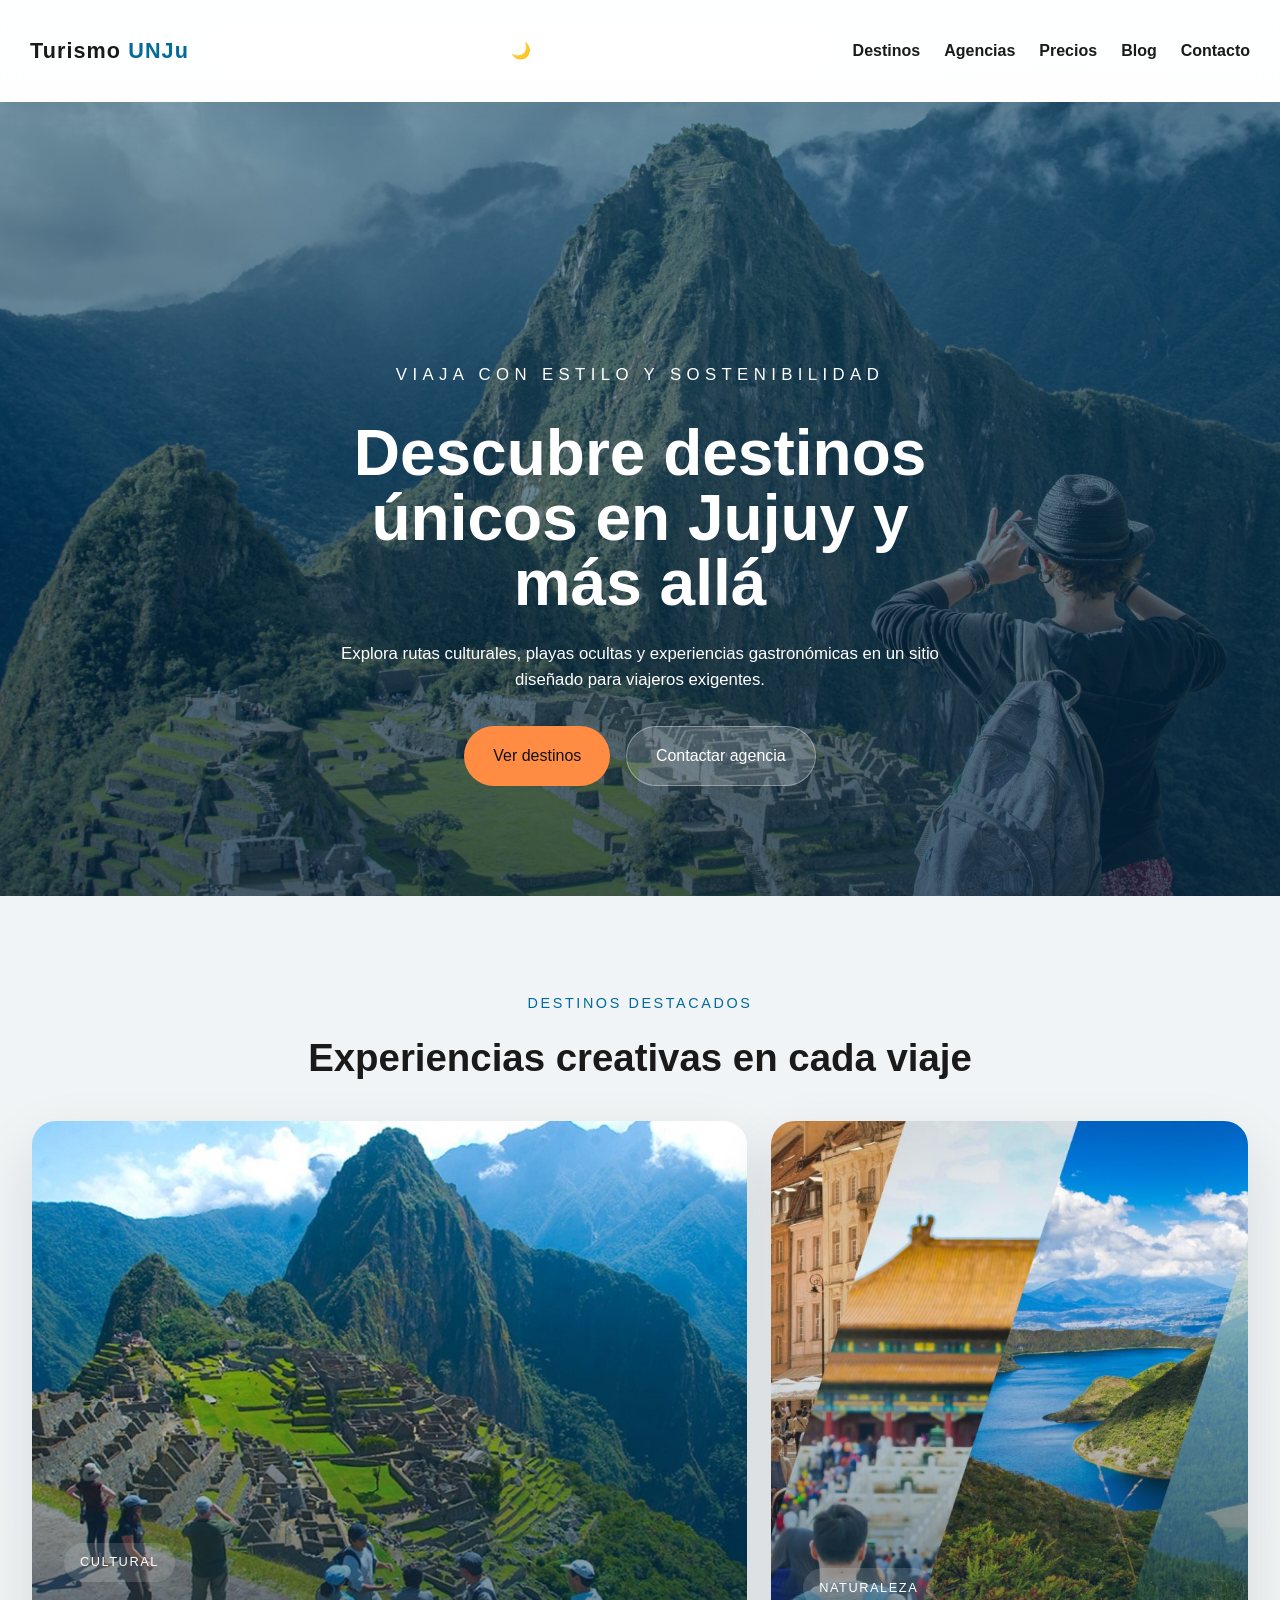
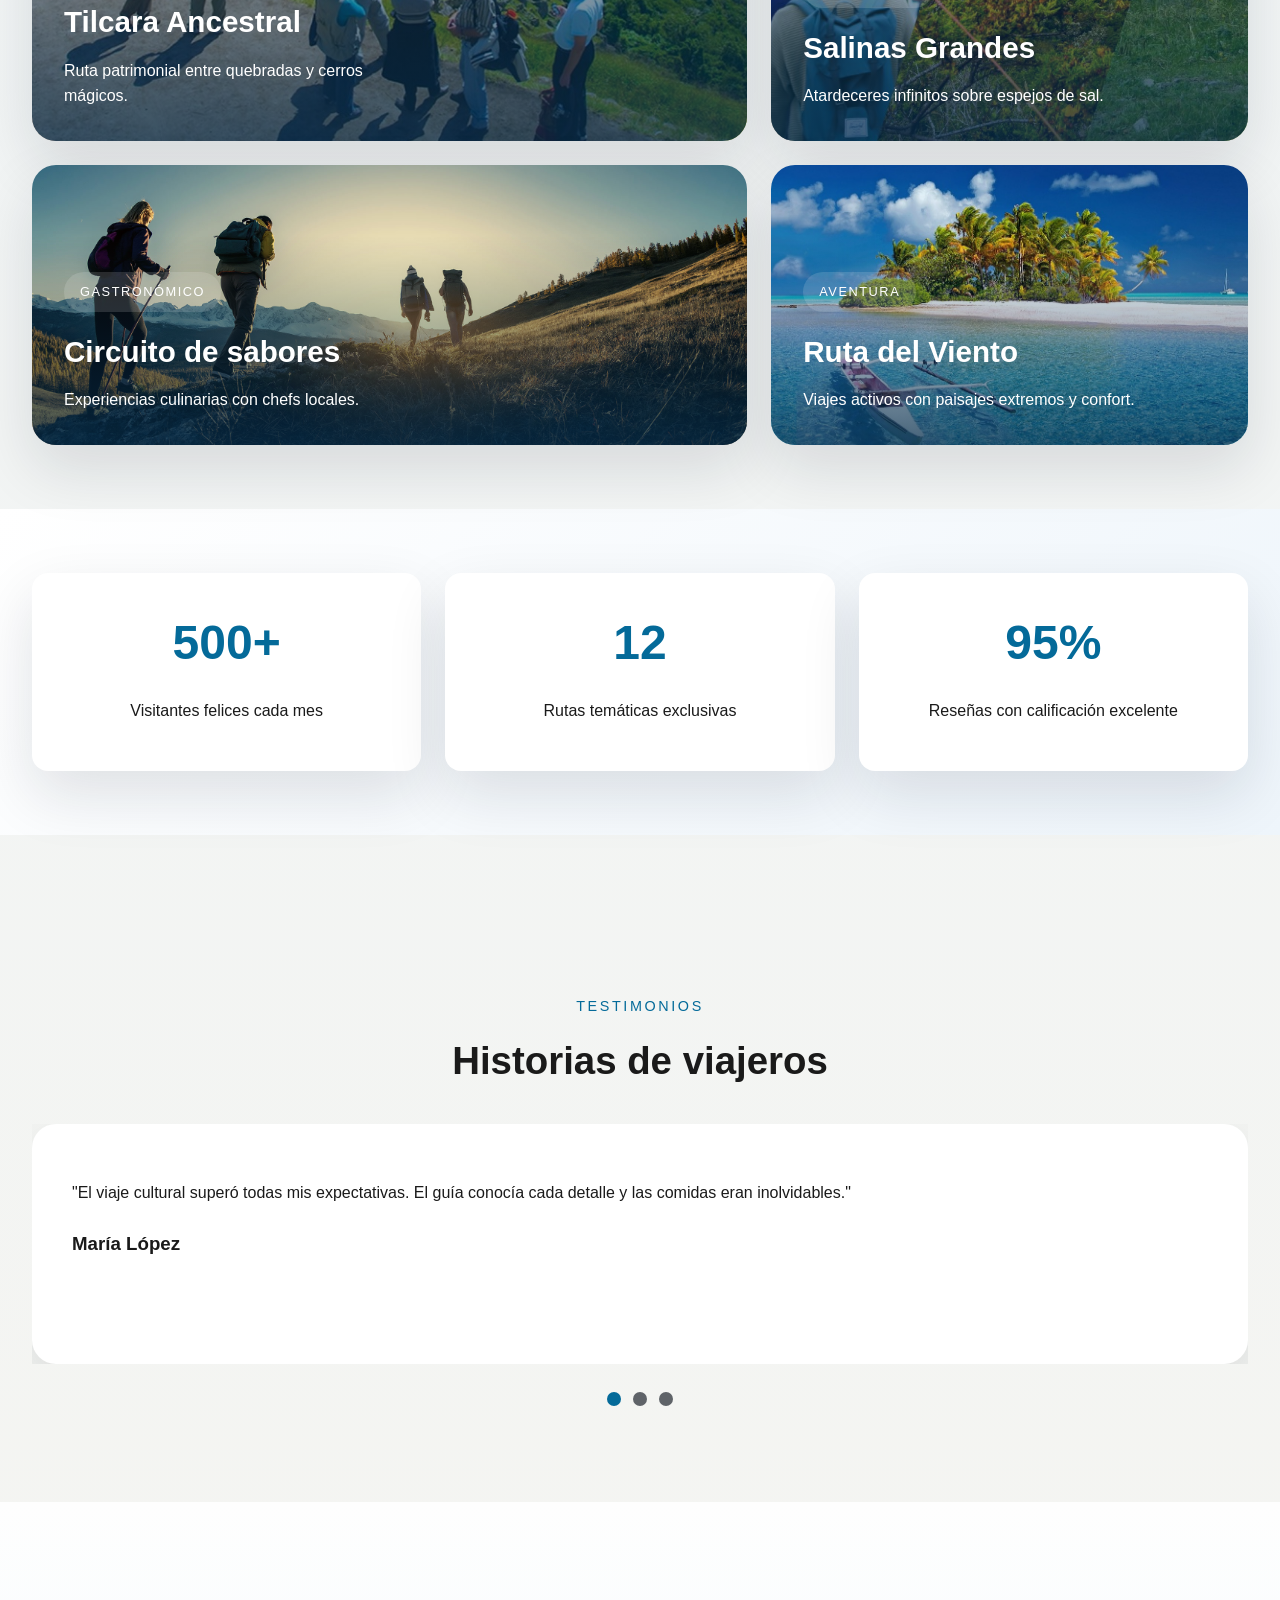
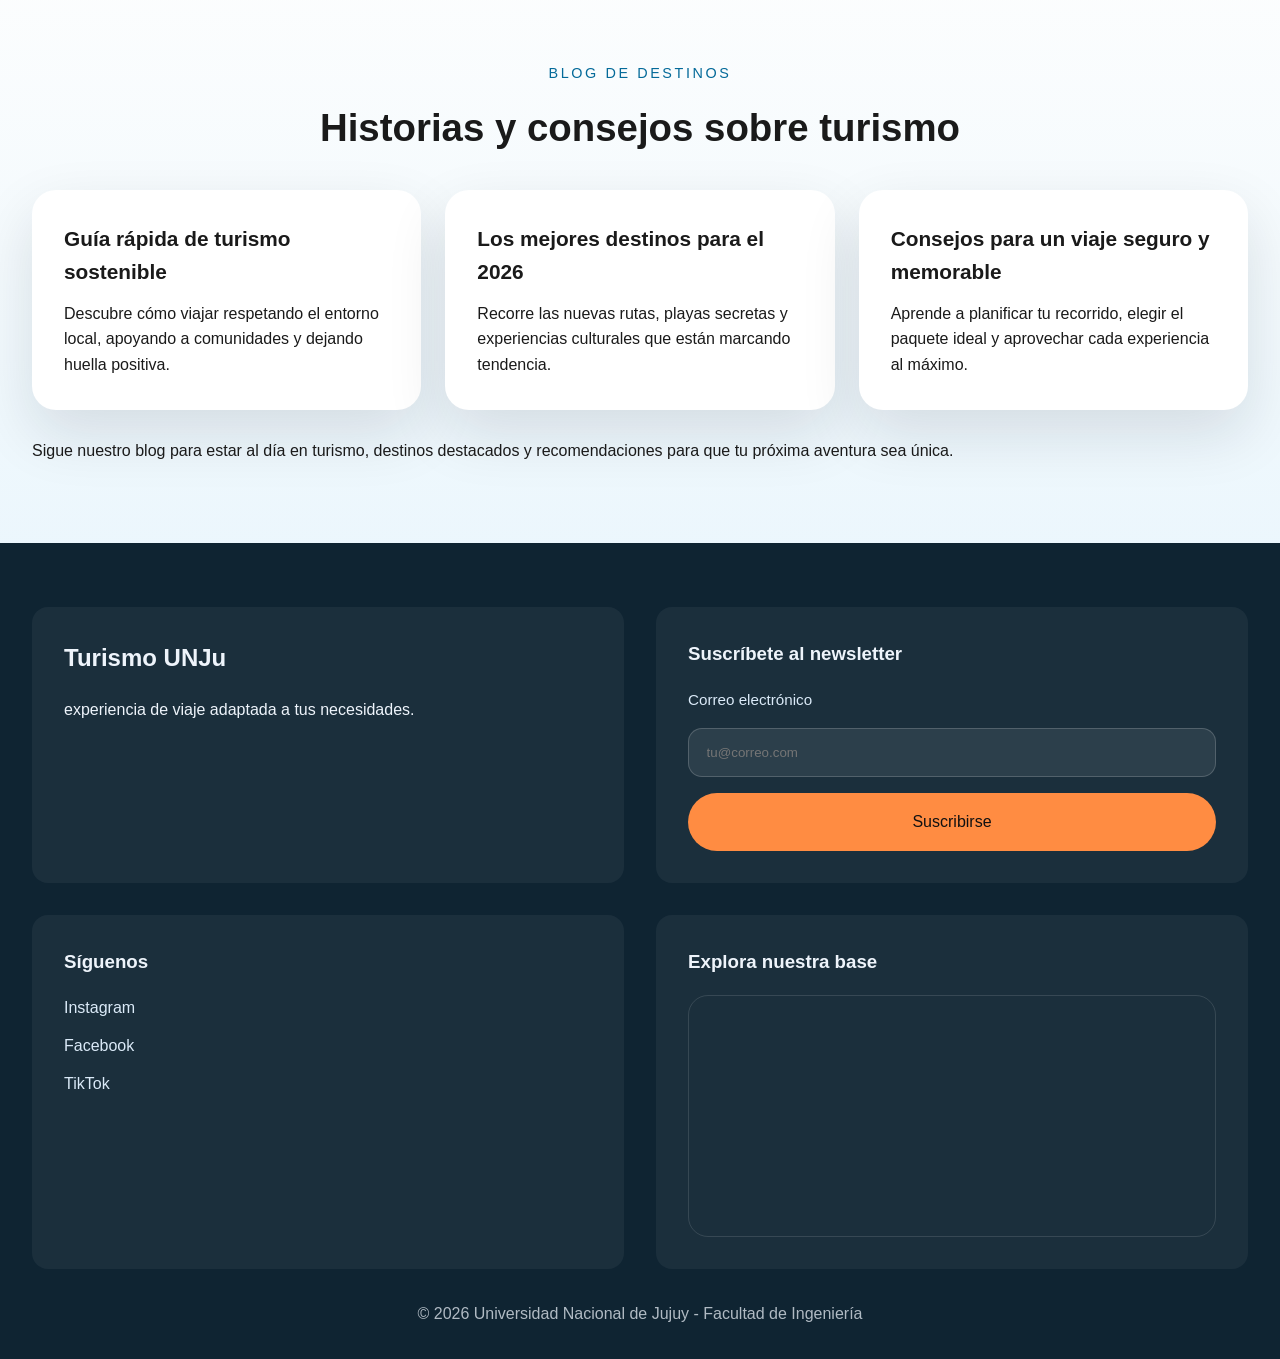
==== index.html @ 81540ba8 "pagina web" ====
<!DOCTYPE html>
<html lang="es">
<head>
  <meta charset="UTF-8">
  <meta name="viewport" content="width=device-width, initial-scale=1.0">
  <title>Turismo UNJu | Home</title>
  <link rel="stylesheet" href="Css/styles.css">
</head>
<body>
  <div class="site-shell">
    <header class="site-header">
      <div class="brand">
        <a href="index.html">Turismo <span>UNJu</span></a>
      </div>
      <button class="theme-toggle" type="button" aria-label="Cambiar tema">🌙</button>
      <nav class="main-nav" aria-label="Navegación principal">
        <ul class="nav-list">
          <li><a href="Pages/destinos.html">Destinos</a></li>
          <li><a href="Pages/agencias.html">Agencias</a></li>
          <li><a href="Pages/precios.html">Precios</a></li>
          <li><a href="Pages/blog.html">Blog</a></li>
          <li><a href="Pages/contacto.html">Contacto</a></li>
        </ul>
        <div class="mega-menu" aria-label="Mega menú de turismo">
          <article>
            <h2>Experiencias</h2>
            <ul>
              <li><a href="Pages/destinos.html#cultural">Cultural</a></li>
              <li><a href="Pages/destinos.html#naturaleza">Naturaleza</a></li>
              <li><a href="Pages/destinos.html#playa">Sol y Playa</a></li>
              <li><a href="Pages/destinos.html#gastronomia">Gastronómico</a></li>
              <li><a href="Pages/destinos.html#religioso">Religioso</a></li>
            </ul>
          </article>
          <article>
            <h2>Agencias</h2>
            <ul>
              <li><a href="Pages/agencias.html">Tours exclusivos</a></li>
              <li><a href="Pages/agencias.html">Planes familiares</a></li>
              <li><a href="Pages/agencias.html">Reservas y eventos</a></li>
            </ul>
          </article>
          <article>
            <h2>Ofertas</h2>
            <ul>
              <li><a href="Pages/precios.html">Paquetes 2026</a></li>
              <li><a href="Pages/precios.html">Destinos premium</a></li>
              <li><a href="Pages/precios.html">Descuentos especiales</a></li>
            </ul>
          </article>
        </div>
      </nav>
    </header>

    <main>
      <section class="hero" aria-label="Sección principal">
        <div class="hero-media">
          <video autoplay muted loop playsinline preload="auto" poster="Img/1.jpg">
            <source src="video/Above%20the%20clouds%20sunrise%20timelapse%20HD%20%20%20Amanecer%20por%20encima%20de%20las%20nubes%20HD%20-%20Naturaleza%20Viva%20(1080p,%20h264).mp4" type="video/mp4">
            Tu navegador no admite video.
          </video>
        </div>
        <div class="hero-overlay"></div>
        <div class="hero-content">
          <p class="eyebrow">Viaja con estilo y sostenibilidad</p>
          <h1>Descubre destinos únicos en Jujuy y más allá</h1>
          <p>Explora rutas culturales, playas ocultas y experiencias gastronómicas en un sitio diseñado para viajeros exigentes.</p>
          <div class="hero-actions">
            <a class="btn btn-primary" href="Pages/destinos.html">Ver destinos</a>
            <a class="btn btn-secondary" href="Pages/contacto.html">Contactar agencia</a>
          </div>
        </div>
      </section>

      <section class="featured-grid" aria-labelledby="destinos-destacados-title">
        <div class="section-header">
          <span>Destinos destacados</span>
          <h2 id="destinos-destacados-title">Experiencias creativas en cada viaje</h2>
        </div>
        <div class="card-grid">
          <article class="card card-large" style="background-image:url('Img/2.jpg');">
            <div class="card-body">
              <span class="card-tag">Cultural</span>
              <h3>Tilcara Ancestral</h3>
              <p>Ruta patrimonial entre quebradas y cerros mágicos.</p>
            </div>
          </article>
          <article class="card" style="background-image:url('Img/3.jpg');">
            <div class="card-body">
              <span class="card-tag">Naturaleza</span>
              <h3>Salinas Grandes</h3>
              <p>Atardeceres infinitos sobre espejos de sal.</p>
            </div>
          </article>
          <article class="card" style="background-image:url('Img/4.jpg');">
            <div class="card-body">
              <span class="card-tag">Gastronómico</span>
              <h3>Circuito de sabores</h3>
              <p>Experiencias culinarias con chefs locales.</p>
            </div>
          </article>
          <article class="card" style="background-image:url('Img/5.jpg');">
            <div class="card-body">
              <span class="card-tag">Aventura</span>
              <h3>Ruta del Viento</h3>
              <p>Viajes activos con paisajes extremos y confort.</p>
            </div>
          </article>
        </div>
      </section>

      <section class="stats-section" aria-label="Contadores animados">
        <div class="stats-grid">
          <div class="stat-card">
            <strong class="stat-number" data-target="500" data-suffix="+">0+</strong>
            <p>Visitantes felices cada mes</p>
          </div>
          <div class="stat-card">
            <strong class="stat-number" data-target="12">0</strong>
            <p>Rutas temáticas exclusivas</p>
          </div>
          <div class="stat-card">
            <strong class="stat-number" data-target="95" data-suffix="%">0%</strong>
            <p>Reseñas con calificación excelente</p>
          </div>
        </div>
      </section>

      <section class="testimonials" aria-labelledby="testimonios-title">
        <div class="section-header">
          <span>Testimonios</span>
          <h2 id="testimonios-title">Historias de viajeros</h2>
        </div>
        <div class="carousel">
          <input type="radio" name="testimonial" id="testimonial-1" checked>
          <input type="radio" name="testimonial" id="testimonial-2">
          <input type="radio" name="testimonial" id="testimonial-3">

          <div class="carousel-panels">
            <article class="panel panel-1">
              <p>"El viaje cultural superó todas mis expectativas. El guía conocía cada detalle y las comidas eran inolvidables."</p>
              <h3>María López</h3>
            </article>
            <article class="panel panel-2">
              <p>"Un servicio impecable y paisajes que parecían salidos de una postal. Recomiendo el tour de aventura."</p>
              <h3>Lucas Martínez</h3>
            </article>
            <article class="panel panel-3">
              <p>"El carrusel de experiencias fue perfecto, desde la reserva hasta el retorno. Volveré con mi familia."</p>
              <h3>Ana Paredes</h3>
            </article>
          </div>

          <div class="carousel-controls" aria-label="Seleccionar testimonio">
            <label for="testimonial-1"></label>
            <label for="testimonial-2"></label>
            <label for="testimonial-3"></label>
          </div>
        </div>
      </section>

      <section class="blog-highlight" aria-labelledby="blog-turismo-title">
        <div class="section-header">
          <span>Blog de destinos</span>
          <h2 id="blog-turismo-title">Historias y consejos sobre turismo</h2>
        </div>
        <div class="blog-cards">
          <article class="blog-card">
            <h3>Guía rápida de turismo sostenible</h3>
            <p>Descubre cómo viajar respetando el entorno local, apoyando a comunidades y dejando huella positiva.</p>
          </article>
          <article class="blog-card">
            <h3>Los mejores destinos para el 2026</h3>
            <p>Recorre las nuevas rutas, playas secretas y experiencias culturales que están marcando tendencia.</p>
          </article>
          <article class="blog-card">
            <h3>Consejos para un viaje seguro y memorable</h3>
            <p>Aprende a planificar tu recorrido, elegir el paquete ideal y aprovechar cada experiencia al máximo.</p>
          </article>
        </div>
        <p class="blog-description">Sigue nuestro blog para estar al día en turismo, destinos destacados y recomendaciones para que tu próxima aventura sea única.</p>
      </section>
    </main>

    <footer class="site-footer">
      <div class="footer-grid">
        <div class="footer-brand">
          <h2>Turismo UNJu</h2>
          <p>experiencia de viaje adaptada a tus necesidades.</p>
        </div>
        <div class="footer-form">
          <h3>Suscríbete al newsletter</h3>
          <form id="newsletter-form" class="newsletter-form" aria-label="Formulario de suscripción">
            <label for="newsletter-email">Correo electrónico</label>
            <input id="newsletter-email" type="email" name="email" placeholder="tu@correo.com" required>
            <button type="submit" class="btn btn-primary">Suscribirse</button>
          </form>
        </div>
        <div class="footer-links">
          <h3>Síguenos</h3>
          <ul class="social-links">
            <li><a href="https://www.instagram.com/" target="_blank" aria-label="Instagram">Instagram</a></li>
            <li><a href="https://www.facebook.com/" target="_blank" aria-label="Facebook">Facebook</a></li>
            <li><a href="https://www.tiktok.com/" target="_blank" aria-label="TikTok">TikTok</a></li>
          </ul>
        </div>
        <div class="footer-map">
          <h3>Explora nuestra base</h3>
          <div class="map-frame">
            <iframe src="https://www.openstreetmap.org/export/embed.html?bbox=-65.295%2C-24.191%2C-65.285%2C-24.186&amp;layer=mapnik" loading="lazy" title="Mapa de ubicación"></iframe>
          </div>
        </div>
      </div>
      <p class="footer-note">© 2026 Universidad Nacional de Jujuy - Facultad de Ingeniería</p>
    </footer>
  </div>

  <div class="modal-backdrop" role="dialog" aria-modal="true" aria-hidden="true">
    <div class="modal">
      <button class="modal-close" type="button" aria-label="Cerrar modal">×</button>
      <div class="spinner" aria-hidden="true"></div>
      <h2>Envío en progreso</h2>
      <p>Estamos procesando tu solicitud. Gracias por confiar en nosotros.</p>
    </div>
  </div>

  <script src="scripts/main.js" defer></script>
</body>
</html>
---- Css/styles.css ----
:root {
  --bg: #f7f5ef;
  --surface: rgba(255, 255, 255, 0.92);
  --surface-strong: #ffffff;
  --text: #1a1a1a;
  --muted: #5f6368;
  --primary: #046a99;
  --primary-soft: #7dc3e3;
  --accent: #ff8c42;
  --accent-dark: #d96406;
  --shadow: 0 24px 60px rgba(15, 23, 42, 0.12);
  --radius: 24px;
  --radius-sm: 16px;
}

* {
  box-sizing: border-box;
}

html {
  scroll-behavior: smooth;
}

body {
  margin: 0;
  font-family: 'Segoe UI', 'Helvetica Neue', Arial, sans-serif;
  background: linear-gradient(180deg, #eef4f8 0%, var(--bg) 100%);
  color: var(--text);
  line-height: 1.6;
}

img,
video,
iframe {
  max-width: 100%;
  display: block;
}

button,
a {
  font: inherit;
}

a {
  color: inherit;
  text-decoration: none;
}

.site-shell {
  min-height: 100vh;
}

.site-header {
  position: sticky;
  top: 0;
  z-index: 15;
  display: grid;
  grid-template-columns: auto 1fr auto;
  align-items: center;
  gap: 20px;
  padding: 24px 30px;
  background: rgba(255, 255, 255, 0.92);
  backdrop-filter: blur(16px);
  box-shadow: 0 8px 20px rgba(0, 0, 0, 0.06);
}

.brand a {
  font-size: 1.35rem;
  letter-spacing: 0.05em;
  font-weight: 700;
}

.brand span {
  color: var(--primary);
}

.theme-toggle {
  border: none;
  background: var(--surface);
  color: var(--text);
  padding: 0.9rem 1rem;
  border-radius: 999px;
  cursor: pointer;
  transition: transform 0.3s ease, background 0.3s ease;
}

.theme-toggle:hover,
.theme-toggle:focus-visible {
  transform: translateY(-2px);
  outline: none;
  box-shadow: 0 0 0 4px rgba(4, 106, 153, 0.15);
}

.main-nav {
  display: flex;
  justify-content: center;
  position: relative;
}

.nav-list {
  display: flex;
  gap: 1.5rem;
  flex-wrap: wrap;
  list-style: none;
  padding: 0;
  margin: 0;
}

.nav-list a {
  color: var(--text);
  font-weight: 600;
  transition: color 0.25s ease;
}

.nav-list a:hover,
.nav-list a:focus-visible {
  color: var(--primary);
}

.mega-menu {
  position: absolute;
  left: 0;
  right: 0;
  top: 100%;
  transform: translateY(12px);
  padding: 24px;
  background: rgba(255, 255, 255, 0.98);
  border-radius: 24px;
  box-shadow: var(--shadow);
  display: grid;
  grid-template-columns: repeat(3, minmax(0, 1fr));
  gap: 2rem;
  opacity: 0;
  pointer-events: none;
  transition: opacity 0.25s ease, transform 0.25s ease;
}

.main-nav:hover .mega-menu,
.main-nav:focus-within .mega-menu {
  opacity: 1;
  pointer-events: auto;
  transform: translateY(0);
}

.mega-menu h2 {
  margin-top: 0;
  font-size: 1rem;
  text-transform: uppercase;
  letter-spacing: 0.08em;
  color: var(--primary);
}

.mega-menu ul {
  list-style: none;
  margin: 0;
  padding: 0;
}

.mega-menu li + li {
  margin-top: 0.75rem;
}

.mega-menu a {
  color: var(--muted);
  display: inline-block;
}

.hero {
  position: relative;
  min-height: calc(100vh - 106px);
  display: grid;
  place-items: center;
  overflow: hidden;
}

.hero-media video {
  position: absolute;
  inset: 0;
  width: 100%;
  height: 100%;
  object-fit: cover;
  filter: saturate(0.95) brightness(0.78);
}

.hero-overlay {
  position: absolute;
  inset: 0;
  background: linear-gradient(180deg, rgba(4, 106, 153, 0.32), rgba(5, 45, 76, 0.65));
  animation: pulseOverlay 12s ease-in-out infinite;
}

.hero-content {
  position: relative;
  max-width: 45rem;
  padding: 3rem;
  color: #fff;
  text-align: center;
  z-index: 1;
  opacity: 0;
  animation: fadeInUp 1.2s ease-out forwards;
}

.eyebrow {
  text-transform: uppercase;
  letter-spacing: 0.32em;
  font-size: 0.85rem;
  margin-bottom: 1rem;
  opacity: 0.92;
}

.hero h1 {
  font-size: clamp(2.8rem, 5vw, 4.8rem);
  margin: 0;
  line-height: 1.02;
  animation: floatText 5s ease-in-out infinite alternate;
}

.hero p {
  font-size: 1.05rem;
  max-width: 38rem;
  margin: 1.5rem auto 2rem;
  opacity: 0;
  animation: fadeInUp 1.4s ease-out forwards;
  animation-delay: 0.3s;
}

.hero-actions {
  display: inline-flex;
  flex-wrap: wrap;
  gap: 1rem;
  justify-content: center;
  opacity: 0;
  animation: fadeInUp 1.6s ease-out forwards;
  animation-delay: 0.5s;
}

.btn {
  display: inline-flex;
  align-items: center;
  justify-content: center;
  border: none;
  cursor: pointer;
  padding: 1rem 1.8rem;
  border-radius: 999px;
  transition: transform 0.3s ease, box-shadow 0.25s ease, background 0.25s ease;
}

.btn-primary {
  background: var(--accent);
  color: #111;
}

.btn-secondary {
  background: rgba(255, 255, 255, 0.18);
  color: #fff;
  border: 1px solid rgba(255, 255, 255, 0.35);
}

.btn:hover,
.btn:focus-visible {
  transform: translateY(-2px);
}

.section-header {
  margin: 6rem auto 2rem;
  max-width: 76rem;
  text-align: center;
}

.section-header span {
  display: block;
  font-size: 0.9rem;
  text-transform: uppercase;
  letter-spacing: 0.18em;
  color: var(--primary);
  margin-bottom: 0.75rem;
}

.section-header h2 {
  font-size: clamp(2rem, 3vw, 3rem);
  margin: 0;
}

.featured-grid {
  padding: 0 2rem 4rem;
}

.feature-note {
  background: rgba(255, 255, 255, 0.88);
  color: #0f2432;
  border-radius: 24px;
  padding: 1.75rem;
  border: 1px solid rgba(4, 106, 153, 0.16);
  max-width: 42rem;
  margin: 0 auto 2rem;
  box-shadow: 0 24px 50px rgba(4, 106, 153, 0.08);
}

.feature-note p {
  margin: 0;
  line-height: 1.85;
}

.card-grid {
  display: grid;
  grid-template-columns: 1.5fr 1fr;
  gap: 1.5rem;
  align-items: stretch;
}

.card {
  position: relative;
  min-height: 280px;
  border-radius: var(--radius);
  overflow: hidden;
  display: flex;
  align-items: flex-end;
  box-shadow: var(--shadow);
  background-size: cover;
  background-position: center;
  transition: transform 0.35s ease, filter 0.35s ease;
}

.card::before {
  content: "";
  position: absolute;
  inset: 0;
  background: linear-gradient(180deg, transparent 25%, rgba(5, 45, 76, 0.75));
}

.card:hover,
.card:focus-within {
  transform: translateY(-6px);
}

.card-body {
  position: relative;
  padding: 2rem;
  color: #fff;
  z-index: 1;
}

.card-large {
  min-height: 620px;
}

.card-tag {
  display: inline-flex;
  padding: 0.6rem 1rem;
  border-radius: 999px;
  background: rgba(255, 255, 255, 0.14);
  color: #fff;
  text-transform: uppercase;
  font-size: 0.8rem;
  letter-spacing: 0.12em;
  margin-bottom: 1rem;
}

.card h3 {
  margin: 0 0 0.75rem;
  font-size: 1.85rem;
}

.card p {
  margin: 0;
  max-width: 21rem;
}

.stats-section {
  padding: 4rem 2rem;
  background: linear-gradient(135deg, #ffffff 0%, #eef5fb 100%);
}

.stats-grid {
  display: grid;
  grid-template-columns: repeat(3, minmax(0, 1fr));
  gap: 1.5rem;
  max-width: 76rem;
  margin: 0 auto;
}

.stat-card {
  background: var(--surface-strong);
  border-radius: var(--radius-sm);
  padding: 2rem;
  box-shadow: var(--shadow);
  text-align: center;
}

.stat-number {
  display: block;
  font-size: 3rem;
  color: var(--primary);
  margin-bottom: 0.75rem;
  animation: glowCount 2.5s ease infinite alternate;
}

.testimonials {
  padding: 4rem 2rem 6rem;
}

.blog-highlight {
  padding: 4rem 2rem;
  background: linear-gradient(180deg, rgba(255, 255, 255, 0.92), rgba(234, 247, 255, 0.85));
}

.blog-cards {
  display: grid;
  grid-template-columns: repeat(3, minmax(220px, 1fr));
  gap: 1.5rem;
  margin-top: 2rem;
}

.blog-card {
  background: var(--surface-strong);
  border: 1px solid var(--border);
  border-radius: var(--radius);
  padding: 2rem;
  box-shadow: var(--shadow);
  transition: transform 0.3s ease, border-color 0.3s ease;
}

.blog-card:hover {
  transform: translateY(-6px);
  border-color: rgba(56, 189, 248, 0.24);
}

.blog-card h3 {
  margin: 0 0 0.75rem;
  font-size: 1.3rem;
}

.blog-card p {
  margin: 0;
  color: var(--text-muted);
}

.blog-description {
  margin-top: 1.75rem;
  max-width: 58rem;
  color: var(--text-muted);
}

.carousel {
  position: relative;
  max-width: 76rem;
  margin: 0 auto;
}

.carousel input {
  display: none;
}

.carousel-panels {
  position: relative;
  overflow: hidden;
  min-height: 240px;
}

.panel {
  position: absolute;
  inset: 0;
  opacity: 0;
  transform: translateX(30px);
  transition: opacity 0.6s ease, transform 0.6s ease;
  padding: 2.5rem;
  background: var(--surface-strong);
  border-radius: var(--radius);
  box-shadow: var(--shadow);
}

.panel h3 {
  margin: 1.5rem 0 0;
}

.carousel-controls {
  display: flex;
  justify-content: center;
  gap: 0.75rem;
  margin-top: 1.75rem;
}

.carousel-controls label {
  width: 14px;
  height: 14px;
  border-radius: 50%;
  background: var(--muted);
  cursor: pointer;
  transition: transform 0.25s ease, background 0.25s ease;
}

.carousel-controls label:hover,
.carousel-controls label:focus-visible {
  transform: scale(1.15);
}

#testimonial-1:checked ~ .carousel-panels .panel-1,
#testimonial-2:checked ~ .carousel-panels .panel-2,
#testimonial-3:checked ~ .carousel-panels .panel-3 {
  opacity: 1;
  transform: translateX(0);
}

#testimonial-1:checked ~ .carousel-controls label[for="testimonial-1"],
#testimonial-2:checked ~ .carousel-controls label[for="testimonial-2"],
#testimonial-3:checked ~ .carousel-controls label[for="testimonial-3"] {
  background: var(--primary);
}

.site-footer {
  padding: 4rem 2rem 2rem;
  background: #0f2432;
  color: #eef4fb;
}

.footer-grid {
  display: grid;
  grid-template-columns: repeat(2, minmax(0, 1fr));
  gap: 2rem;
  max-width: 90rem;
  margin: 0 auto;
}

.footer-brand,
.footer-form,
.footer-links,
.footer-map {
  background: rgba(255, 255, 255, 0.05);
  padding: 2rem;
  border-radius: var(--radius-sm);
}

.footer-brand h2,
.footer-form h3,
.footer-links h3,
.footer-map h3 {
  margin-top: 0;
}

.newsletter-form {
  display: grid;
  gap: 1rem;
}

.newsletter-form input {
  width: 100%;
  padding: 1rem 1.1rem;
  border: 1px solid rgba(255, 255, 255, 0.18);
  border-radius: 14px;
  background: rgba(255, 255, 255, 0.08);
  color: #fff;
}

.newsletter-form input:focus-visible {
  outline: 2px solid rgba(255, 255, 255, 0.5);
}

.newsletter-form label {
  font-size: 0.95rem;
  color: #dbeaf8;
}

.social-links {
  list-style: none;
  margin: 0;
  padding: 0;
  display: grid;
  gap: 0.75rem;
}

.social-links a {
  color: #dbeaf8;
}

.map-frame {
  border-radius: 20px;
  overflow: hidden;
  border: 1px solid rgba(255, 255, 255, 0.12);
}

.map-frame iframe {
  width: 100%;
  min-height: 240px;
  border: 0;
}

.footer-note {
  max-width: 90rem;
  margin: 2rem auto 0;
  text-align: center;
  opacity: 0.72;
}

.modal-backdrop {
  position: fixed;
  inset: 0;
  display: grid;
  place-items: center;
  background: rgba(7, 18, 30, 0.6);
  opacity: 0;
  pointer-events: none;
  transition: opacity 0.25s ease;
}

.modal-backdrop.active {
  opacity: 1;
  pointer-events: auto;
}

.modal {
  position: relative;
  width: min(92vw, 500px);
  background: var(--surface-strong);
  border-radius: 28px;
  padding: 2.5rem;
  text-align: center;
  box-shadow: var(--shadow);
}

.modal-close {
  position: absolute;
  top: 1rem;
  right: 1rem;
  border: none;
  background: transparent;
  color: var(--text);
  font-size: 1.5rem;
  cursor: pointer;
}

.spinner {
  width: 58px;
  height: 58px;
  margin: 0 auto 1.2rem;
  border-radius: 50%;
  border: 6px solid rgba(4, 106, 153, 0.18);
  border-top-color: var(--accent);
  animation: spin 1s linear infinite;
}

@keyframes spin {
  to { transform: rotate(360deg); }
}

@keyframes floatText {
  0% { transform: translateY(0); }
  100% { transform: translateY(-10px); }
}

@keyframes fadeInUp {
  0% {
    opacity: 0;
    transform: translateY(18px);
  }
  100% {
    opacity: 1;
    transform: translateY(0);
  }
}

@keyframes pulseOverlay {
  0%, 100% { background: linear-gradient(180deg, rgba(4, 106, 153, 0.30), rgba(5, 45, 76, 0.65)); }
  50% { background: linear-gradient(180deg, rgba(4, 106, 153, 0.40), rgba(5, 45, 76, 0.75)); }
}

@keyframes glowCount {
  from { text-shadow: 0 0 0 rgba(4, 106, 153, 0.2); }
  to { text-shadow: 0 0 30px rgba(4, 106, 153, 0.35); }
}

@media (max-width: 1024px) {
  .site-header {
    grid-template-columns: 1fr auto;
    padding: 18px 24px;
  }

  .mega-menu {
    grid-template-columns: repeat(2, minmax(0, 1fr));
  }

  .card-grid {
    grid-template-columns: 1fr;
  }

  .featured-grid {
    padding-top: 2rem;
  }

  .stats-grid,
  .footer-grid {
    grid-template-columns: 1fr;
  }
}

@media (max-width: 720px) {
  .site-header {
    display: flex;
    flex-wrap: wrap;
    justify-content: space-between;
    gap: 1rem;
  }

  .main-nav {
    width: 100%;
  }

  .nav-list {
    justify-content: center;
  }

  .mega-menu {
    position: static;
    transform: none;
    opacity: 1;
    pointer-events: auto;
  }

  .hero {
    min-height: 72vh;
  }

  .hero-content {
    padding: 2rem 1.25rem;
  }

  .hero p {
    font-size: 1rem;
  }

  .carousel-panels,
  .panel {
    min-height: 260px;
    padding: 1.8rem;
  }
}

body.dark-mode {
  --bg: #08141f;
  --surface: rgba(10, 24, 39, 0.9);
  --surface-strong: #0f202f;
  --text: #f4f9ff;
  --muted: #9db8d3;
  --primary: #60b8ff;
  --primary-soft: #4a95d4;
  --accent: #ffb670;
  --accent-dark: #d17c0b;
  background: #06121e;
}

body.dark-mode .site-header,
body.dark-mode .mega-menu,
body.dark-mode .footer-brand,
body.dark-mode .footer-form,
body.dark-mode .footer-links,
body.dark-mode .footer-map,
body.dark-mode .modal {
  background: rgba(8, 18, 31, 0.92);
}

body.dark-mode .card::before {
  background: linear-gradient(180deg, transparent 20%, rgba(0, 0, 0, 0.68));
}

body.dark-mode .footer-note,
body.dark-mode .newslette-form label,
body.dark-mode .social-links a,
body.dark-mode .mega-menu a {
  color: #cfd9e8;
}

body.dark-mode .btn-secondary {
  background: rgba(255, 255, 255, 0.1);
}
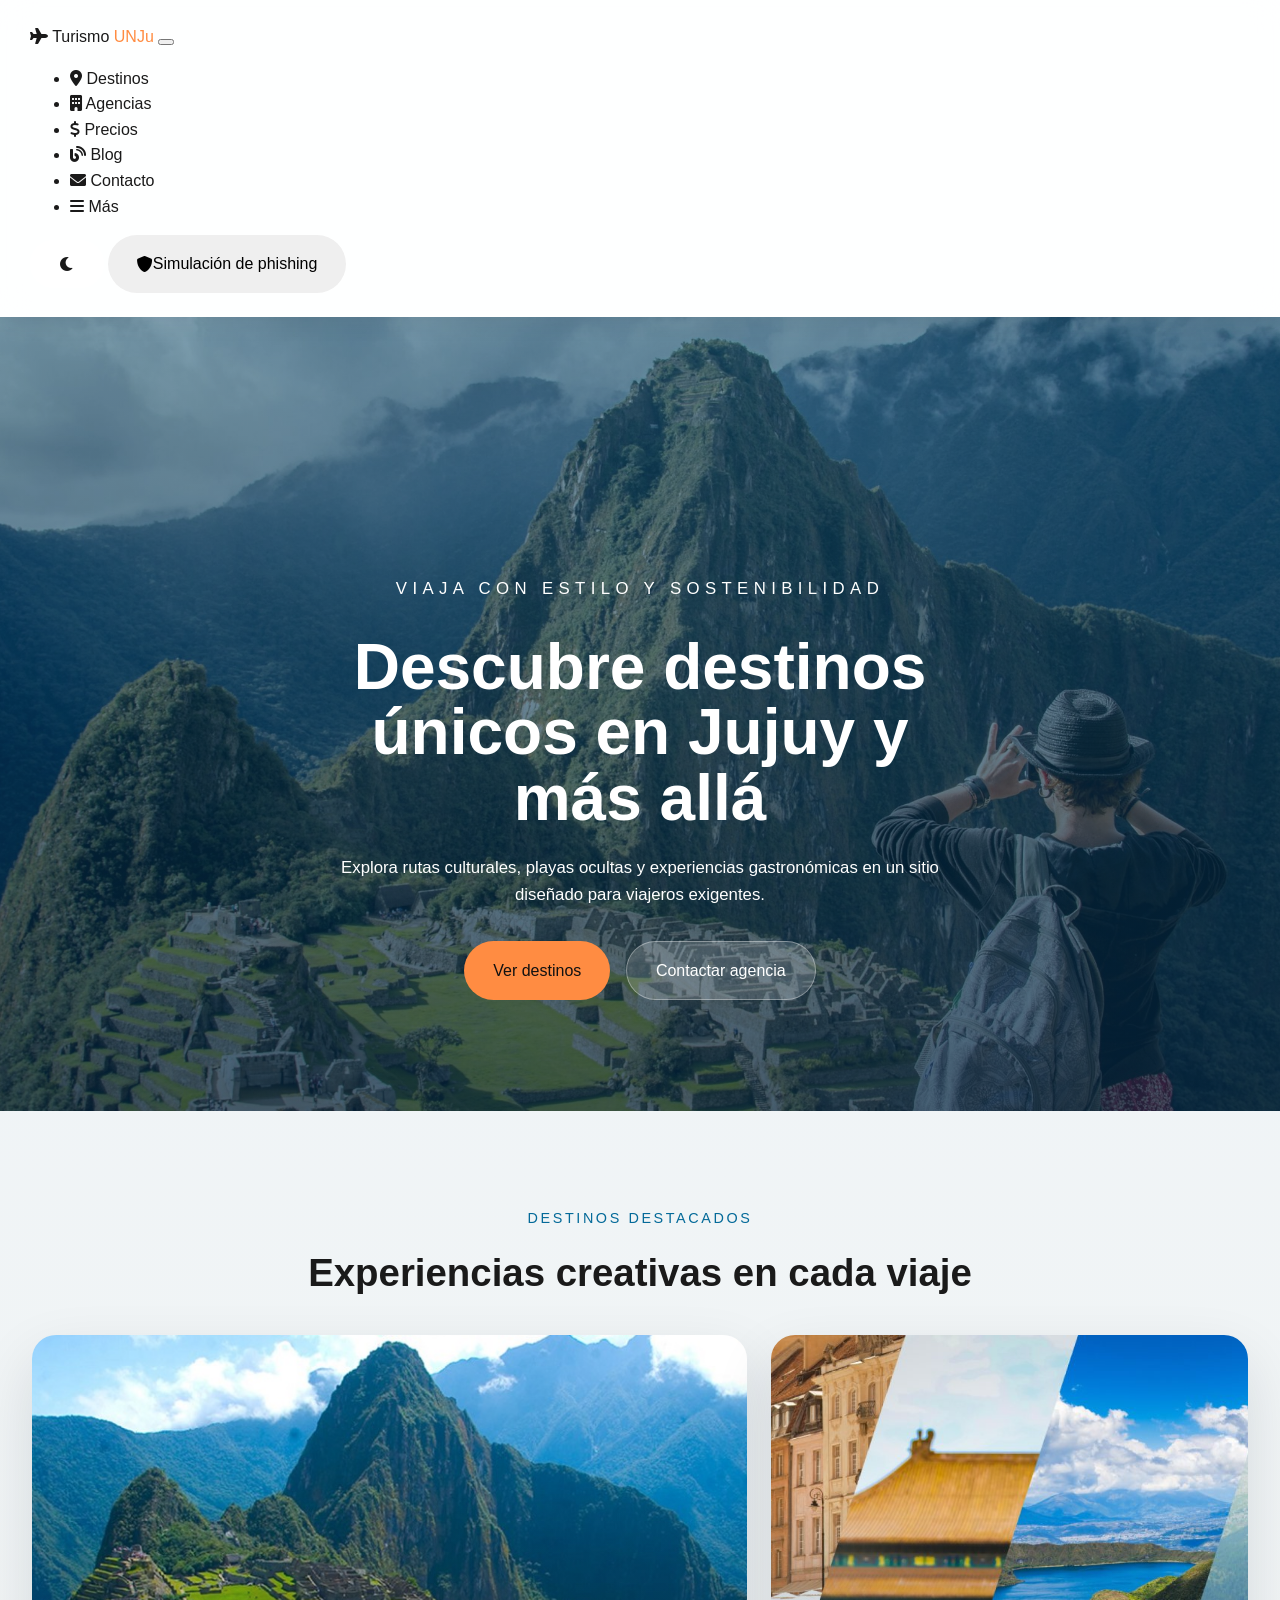
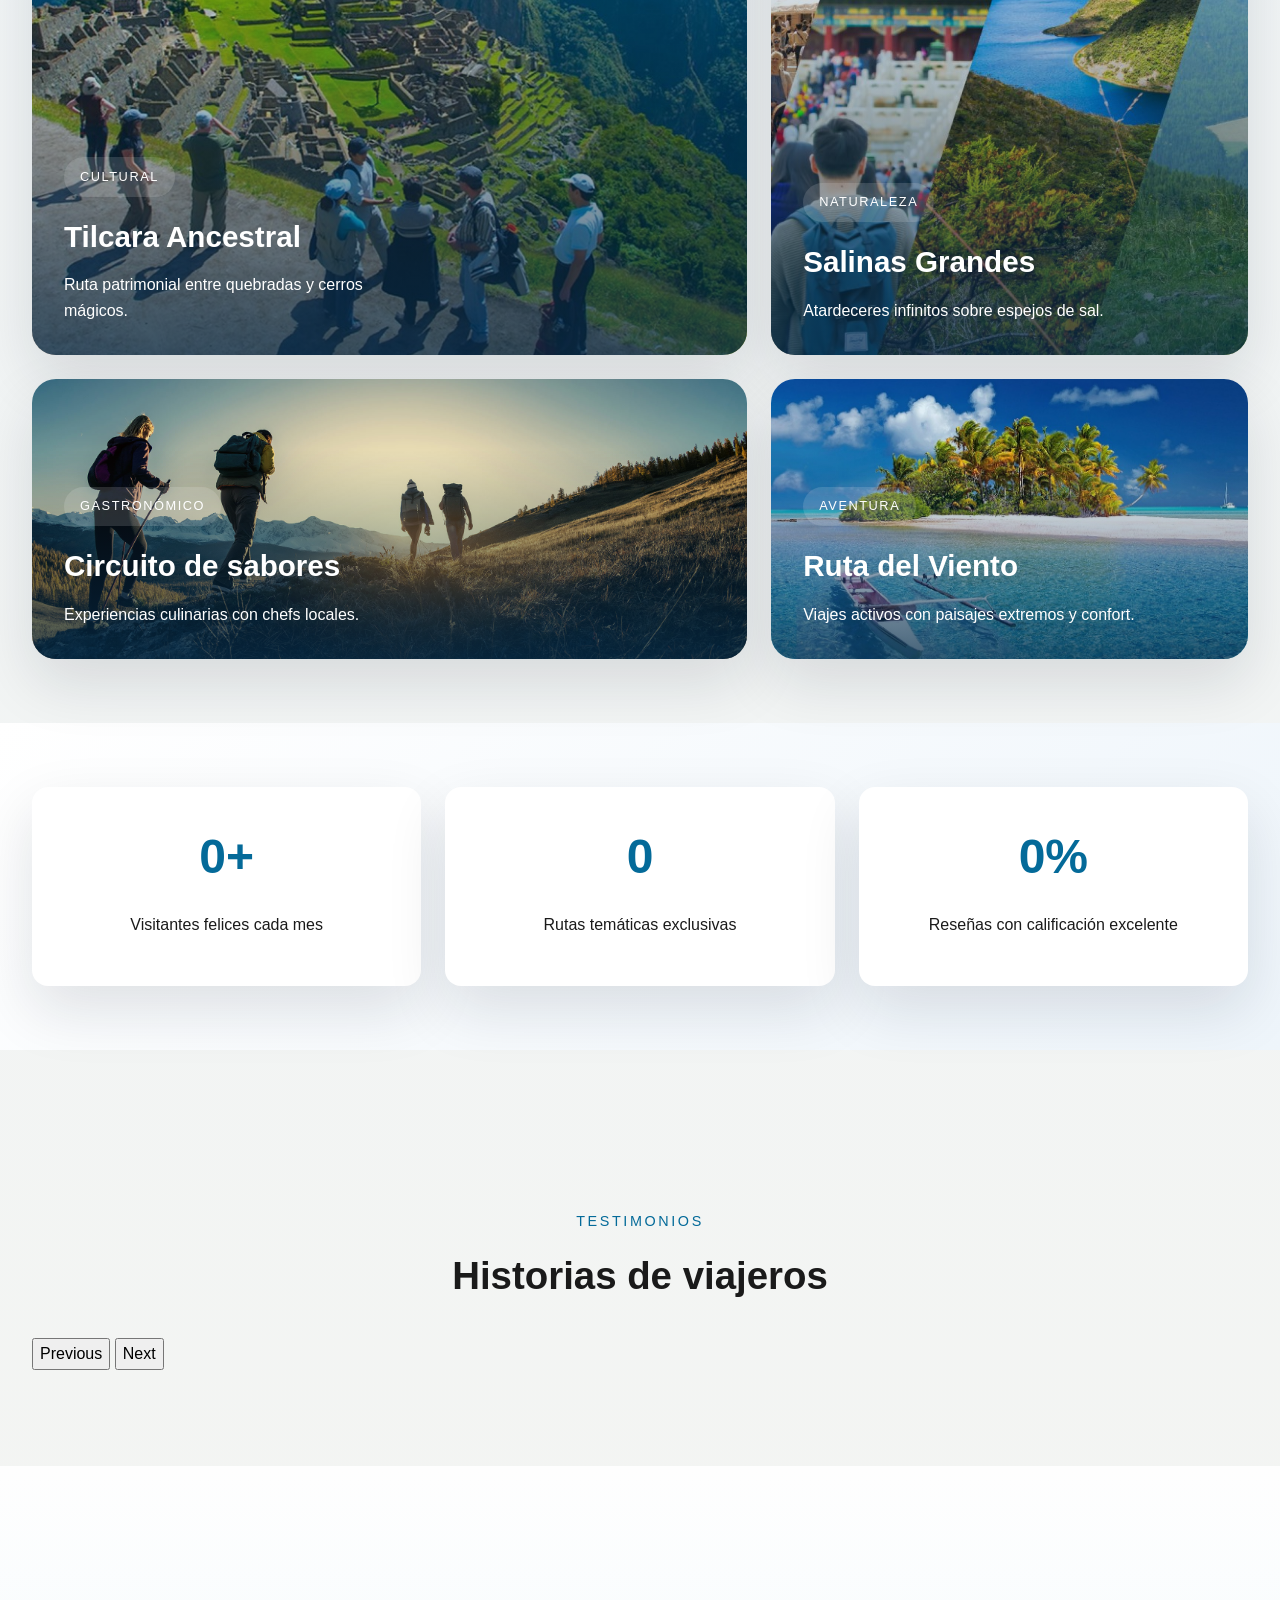
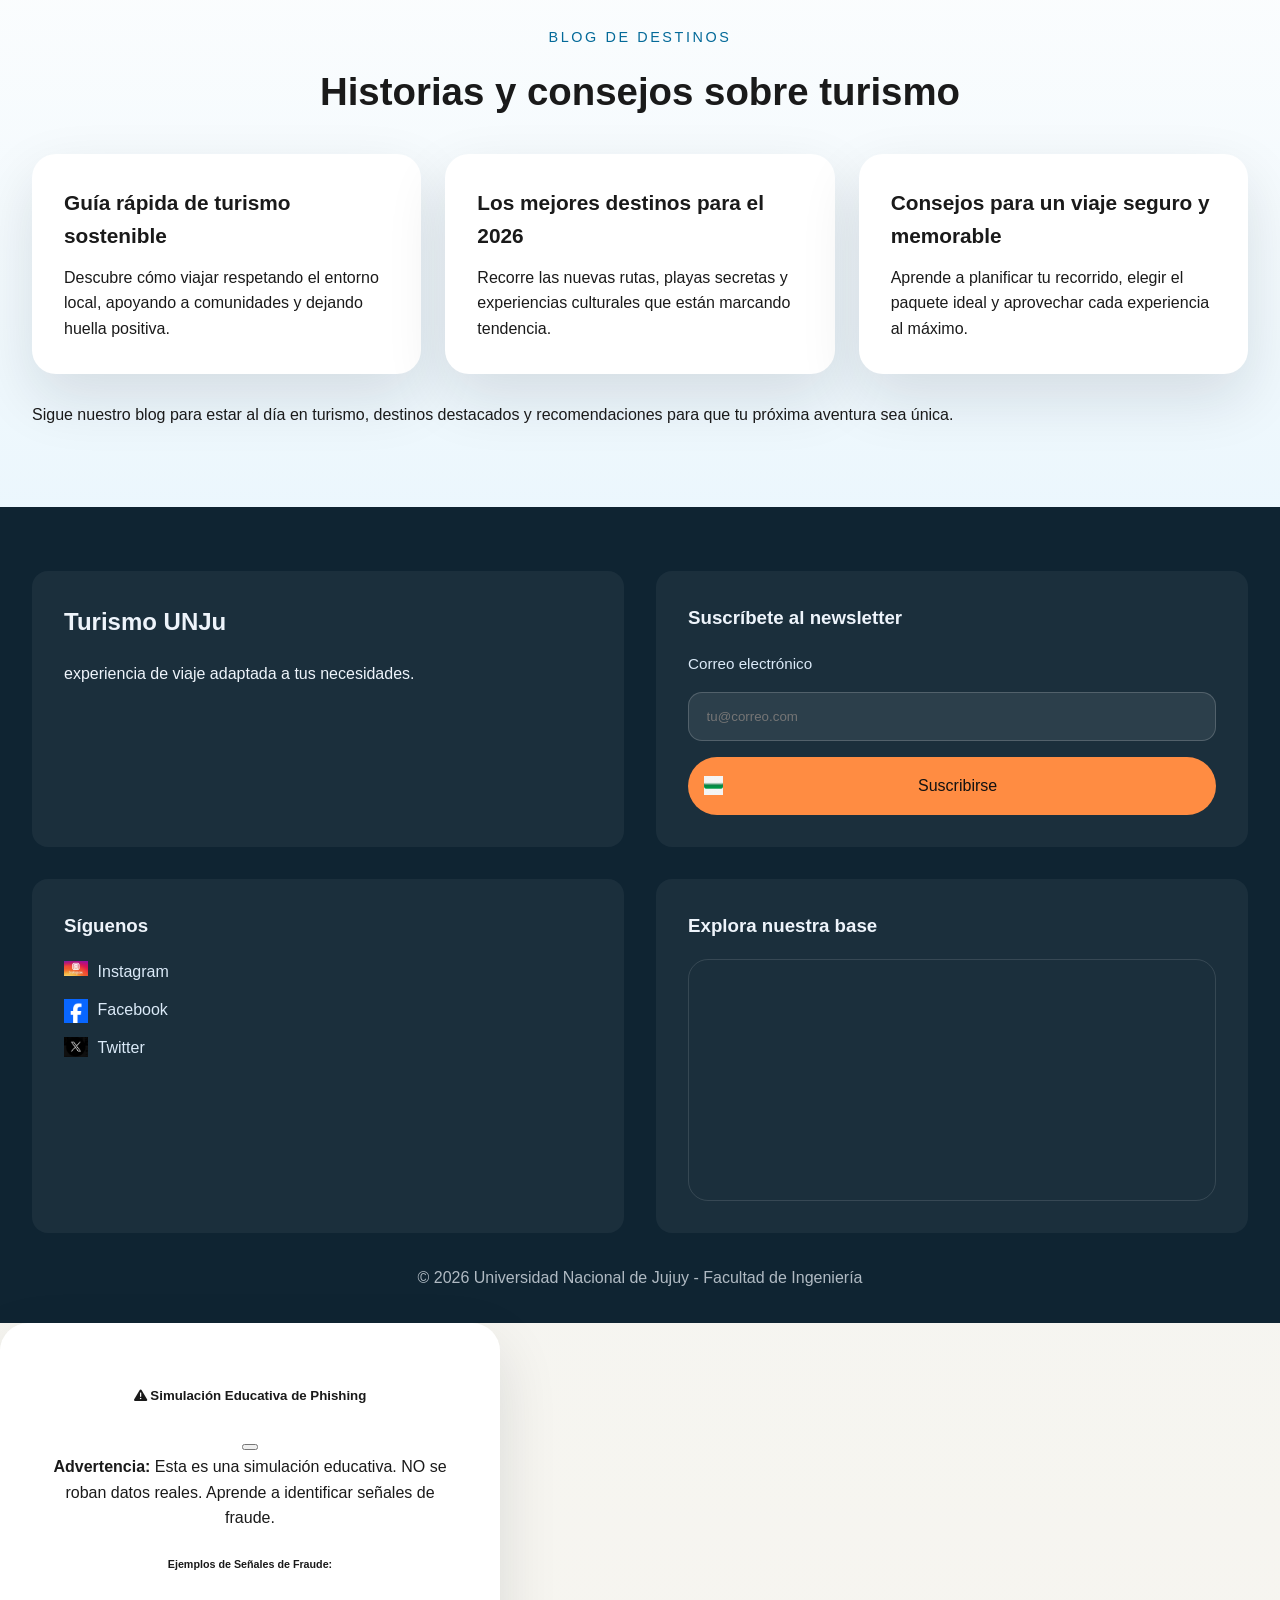
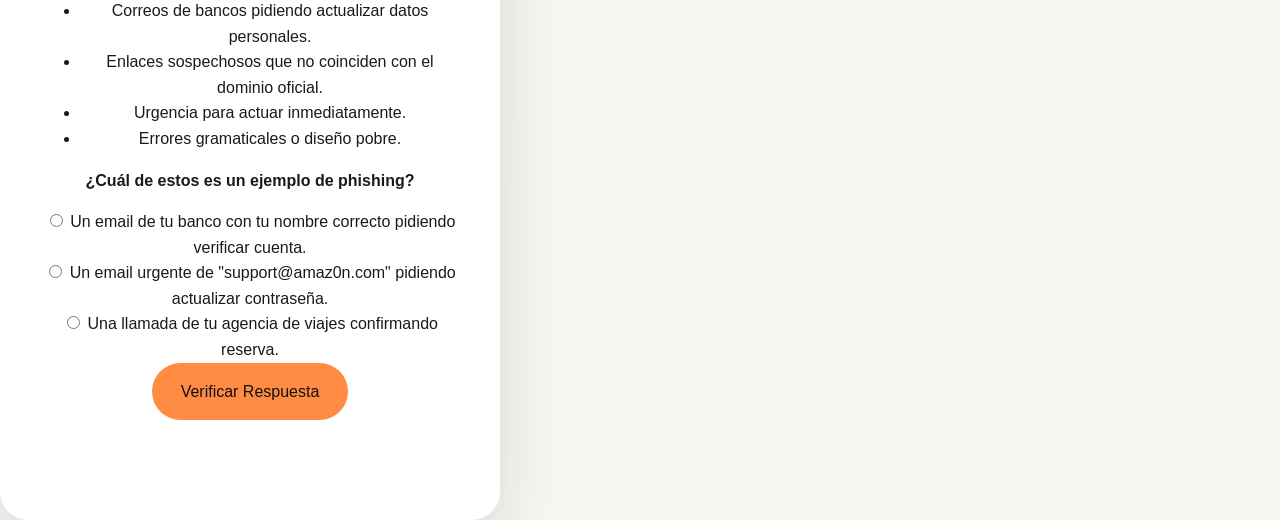
==== commit faf75391: "Subir pagina" ====
--- a/index.html
+++ b/index.html
@@ -4,50 +4,66 @@
   <meta charset="UTF-8">
   <meta name="viewport" content="width=device-width, initial-scale=1.0">
   <title>Turismo UNJu | Home</title>
+  <link rel="stylesheet" href="Css/bootstrap-5.3.8-dist/css/bootstrap.min.css">
   <link rel="stylesheet" href="Css/styles.css">
+  <link rel="stylesheet" href="https://cdnjs.cloudflare.com/ajax/libs/font-awesome/6.0.0/css/all.min.css">
+  <script src="scripts/jquery-4.0.0.min.js"></script>
+  <script src="Css/bootstrap-5.3.8-dist/js/bootstrap.bundle.min.js"></script>
+  <script src="scripts/main.js"></script>
 </head>
 <body>
   <div class="site-shell">
     <header class="site-header">
-      <div class="brand">
-        <a href="index.html">Turismo <span>UNJu</span></a>
-      </div>
-      <button class="theme-toggle" type="button" aria-label="Cambiar tema">🌙</button>
-      <nav class="main-nav" aria-label="Navegación principal">
-        <ul class="nav-list">
-          <li><a href="Pages/destinos.html">Destinos</a></li>
-          <li><a href="Pages/agencias.html">Agencias</a></li>
-          <li><a href="Pages/precios.html">Precios</a></li>
-          <li><a href="Pages/blog.html">Blog</a></li>
-          <li><a href="Pages/contacto.html">Contacto</a></li>
-        </ul>
-        <div class="mega-menu" aria-label="Mega menú de turismo">
-          <article>
-            <h2>Experiencias</h2>
-            <ul>
-              <li><a href="Pages/destinos.html#cultural">Cultural</a></li>
-              <li><a href="Pages/destinos.html#naturaleza">Naturaleza</a></li>
-              <li><a href="Pages/destinos.html#playa">Sol y Playa</a></li>
-              <li><a href="Pages/destinos.html#gastronomia">Gastronómico</a></li>
-              <li><a href="Pages/destinos.html#religioso">Religioso</a></li>
+      <nav class="navbar navbar-expand-lg navbar-dark bg-primary">
+        <div class="container-fluid">
+          <a class="navbar-brand" href="index.html"><i class="fas fa-plane"></i> Turismo <span>UNJu</span></a>
+          <button class="navbar-toggler" type="button" data-bs-toggle="collapse" data-bs-target="#navbarNav" aria-controls="navbarNav" aria-expanded="false" aria-label="Toggle navigation">
+            <span class="navbar-toggler-icon"></span>
+          </button>
+          <div class="collapse navbar-collapse" id="navbarNav">
+            <ul class="navbar-nav me-auto">
+              <li class="nav-item">
+                <a class="nav-link" href="Pages/destinos.html"><i class="fas fa-map-marker-alt"></i> Destinos</a>
+              </li>
+              <li class="nav-item">
+                <a class="nav-link" href="Pages/agencias.html"><i class="fas fa-building"></i> Agencias</a>
+              </li>
+              <li class="nav-item">
+                <a class="nav-link" href="Pages/precios.html"><i class="fas fa-dollar-sign"></i> Precios</a>
+              </li>
+              <li class="nav-item">
+                <a class="nav-link" href="Pages/blog.html"><i class="fas fa-blog"></i> Blog</a>
+              </li>
+              <li class="nav-item">
+                <a class="nav-link" href="Pages/contacto.html"><i class="fas fa-envelope"></i> Contacto</a>
+              </li>
+              <li class="nav-item dropdown">
+                <a class="nav-link dropdown-toggle" href="#" id="megaMenu" role="button" data-bs-toggle="dropdown" aria-expanded="false">
+                  <i class="fas fa-bars"></i> Más
+                </a>
+                <ul class="dropdown-menu mega-menu" aria-labelledby="megaMenu">
+                  <li><h6 class="dropdown-header">Experiencias</h6></li>
+                  <li><a class="dropdown-item" href="Pages/destinos.html#cultural"><i class="fas fa-landmark"></i> Cultural</a></li>
+                  <li><a class="dropdown-item" href="Pages/destinos.html#naturaleza"><i class="fas fa-tree"></i> Naturaleza</a></li>
+                  <li><a class="dropdown-item" href="Pages/destinos.html#playa"><i class="fas fa-umbrella-beach"></i> Sol y Playa</a></li>
+                  <li><a class="dropdown-item" href="Pages/destinos.html#gastronomia"><i class="fas fa-utensils"></i> Gastronómico</a></li>
+                  <li><a class="dropdown-item" href="Pages/destinos.html#religioso"><i class="fas fa-pray"></i> Religioso</a></li>
+                  <li><hr class="dropdown-divider"></li>
+                  <li><h6 class="dropdown-header">Agencias</h6></li>
+                  <li><a class="dropdown-item" href="Pages/agencias.html">Tours exclusivos</a></li>
+                  <li><a class="dropdown-item" href="Pages/agencias.html">Planes familiares</a></li>
+                  <li><a class="dropdown-item" href="Pages/agencias.html">Reservas y eventos</a></li>
+                  <li><hr class="dropdown-divider"></li>
+                  <li><h6 class="dropdown-header">Ofertas</h6></li>
+                  <li><a class="dropdown-item" href="Pages/precios.html">Paquetes 2026</a></li>
+                  <li><a class="dropdown-item" href="Pages/precios.html">Destinos premium</a></li>
+                  <li><a class="dropdown-item" href="Pages/precios.html">Descuentos especiales</a></li>
+                </ul>
+              </li>
             </ul>
-          </article>
-          <article>
-            <h2>Agencias</h2>
-            <ul>
-              <li><a href="Pages/agencias.html">Tours exclusivos</a></li>
-              <li><a href="Pages/agencias.html">Planes familiares</a></li>
-              <li><a href="Pages/agencias.html">Reservas y eventos</a></li>
-            </ul>
-          </article>
-          <article>
-            <h2>Ofertas</h2>
-            <ul>
-              <li><a href="Pages/precios.html">Paquetes 2026</a></li>
-              <li><a href="Pages/precios.html">Destinos premium</a></li>
-              <li><a href="Pages/precios.html">Descuentos especiales</a></li>
-            </ul>
-          </article>
+            <button class="theme-toggle btn btn-outline-light ms-3" type="button" aria-label="Cambiar tema"><i class="fas fa-moon"></i></button>
+            <button class="btn btn-warning ms-3" data-bs-toggle="modal" data-bs-target="#phishingModal"><i class="fas fa-shield-alt"></i> Simulación de phishing</button>
+          </div>
         </div>
       </nav>
     </header>
@@ -131,31 +147,35 @@
           <span>Testimonios</span>
           <h2 id="testimonios-title">Historias de viajeros</h2>
         </div>
-        <div class="carousel">
-          <input type="radio" name="testimonial" id="testimonial-1" checked>
-          <input type="radio" name="testimonial" id="testimonial-2">
-          <input type="radio" name="testimonial" id="testimonial-3">
-
-          <div class="carousel-panels">
-            <article class="panel panel-1">
-              <p>"El viaje cultural superó todas mis expectativas. El guía conocía cada detalle y las comidas eran inolvidables."</p>
-              <h3>María López</h3>
-            </article>
-            <article class="panel panel-2">
-              <p>"Un servicio impecable y paisajes que parecían salidos de una postal. Recomiendo el tour de aventura."</p>
-              <h3>Lucas Martínez</h3>
-            </article>
-            <article class="panel panel-3">
-              <p>"El carrusel de experiencias fue perfecto, desde la reserva hasta el retorno. Volveré con mi familia."</p>
-              <h3>Ana Paredes</h3>
-            </article>
-          </div>
-
-          <div class="carousel-controls" aria-label="Seleccionar testimonio">
-            <label for="testimonial-1"></label>
-            <label for="testimonial-2"></label>
-            <label for="testimonial-3"></label>
-          </div>
+        <div id="testimonialsCarousel" class="carousel slide" data-bs-ride="carousel">
+          <div class="carousel-inner">
+            <div class="carousel-item active">
+              <article class="panel">
+                <p>"El viaje cultural superó todas mis expectativas. El guía conocía cada detalle y las comidas eran inolvidables."</p>
+                <h3>María López</h3>
+              </article>
+            </div>
+            <div class="carousel-item">
+              <article class="panel">
+                <p>"Un servicio impecable y paisajes que parecían salidos de una postal. Recomiendo el tour de aventura."</p>
+                <h3>Lucas Martínez</h3>
+              </article>
+            </div>
+            <div class="carousel-item">
+              <article class="panel">
+                <p>"El carrusel de experiencias fue perfecto, desde la reserva hasta el retorno. Volveré con mi familia."</p>
+                <h3>Ana Paredes</h3>
+              </article>
+            </div>
+          </div>
+          <button class="carousel-control-prev" type="button" data-bs-target="#testimonialsCarousel" data-bs-slide="prev">
+            <span class="carousel-control-prev-icon" aria-hidden="true"></span>
+            <span class="visually-hidden">Previous</span>
+          </button>
+          <button class="carousel-control-next" type="button" data-bs-target="#testimonialsCarousel" data-bs-slide="next">
+            <span class="carousel-control-next-icon" aria-hidden="true"></span>
+            <span class="visually-hidden">Next</span>
+          </button>
         </div>
       </section>
 
@@ -193,15 +213,15 @@
           <form id="newsletter-form" class="newsletter-form" aria-label="Formulario de suscripción">
             <label for="newsletter-email">Correo electrónico</label>
             <input id="newsletter-email" type="email" name="email" placeholder="tu@correo.com" required>
-            <button type="submit" class="btn btn-primary">Suscribirse</button>
+            <button type="submit" class="btn btn-primary btn-icon">Suscribirse</button>
           </form>
         </div>
         <div class="footer-links">
           <h3>Síguenos</h3>
           <ul class="social-links">
-            <li><a href="https://www.instagram.com/" target="_blank" aria-label="Instagram">Instagram</a></li>
-            <li><a href="https://www.facebook.com/" target="_blank" aria-label="Facebook">Facebook</a></li>
-            <li><a href="https://www.tiktok.com/" target="_blank" aria-label="TikTok">TikTok</a></li>
+            <li><a href="https://www.instagram.com/" target="_blank" aria-label="Instagram"><span class="sprite sprite-instagram" aria-hidden="true"></span>Instagram</a></li>
+            <li><a href="https://www.facebook.com/" target="_blank" aria-label="Facebook"><span class="sprite sprite-facebook" aria-hidden="true"></span>Facebook</a></li>
+            <li><a href="https://www.twitter.com/" target="_blank" aria-label="Twitter"><span class="sprite sprite-twitter" aria-hidden="true"></span>Twitter</a></li>
           </ul>
         </div>
         <div class="footer-map">
@@ -224,6 +244,56 @@
     </div>
   </div>
 
+  <!-- Modal de Phishing -->
+  <div class="modal fade" id="phishingModal" tabindex="-1" aria-labelledby="phishingModalLabel" aria-hidden="true">
+    <div class="modal-dialog modal-lg">
+      <div class="modal-content">
+        <div class="modal-header">
+          <h5 class="modal-title" id="phishingModalLabel"><i class="fas fa-exclamation-triangle text-warning"></i> Simulación Educativa de Phishing</h5>
+          <button type="button" class="btn-close" data-bs-dismiss="modal" aria-label="Close"></button>
+        </div>
+        <div class="modal-body">
+          <div class="alert alert-warning">
+            <strong>Advertencia:</strong> Esta es una simulación educativa. NO se roban datos reales. Aprende a identificar señales de fraude.
+          </div>
+          <h6>Ejemplos de Señales de Fraude:</h6>
+          <ul>
+            <li>Correos de bancos pidiendo actualizar datos personales.</li>
+            <li>Enlaces sospechosos que no coinciden con el dominio oficial.</li>
+            <li>Urgencia para actuar inmediatamente.</li>
+            <li>Errores gramaticales o diseño pobre.</li>
+          </ul>
+          <div id="phishing-quiz">
+            <p><strong>¿Cuál de estos es un ejemplo de phishing?</strong></p>
+            <div class="form-check">
+              <input class="form-check-input" type="radio" name="phishing-option" id="option1" value="safe">
+              <label class="form-check-label" for="option1">
+                Un email de tu banco con tu nombre correcto pidiendo verificar cuenta.
+              </label>
+            </div>
+            <div class="form-check">
+              <input class="form-check-input" type="radio" name="phishing-option" id="option2" value="phishing">
+              <label class="form-check-label" for="option2">
+                Un email urgente de "support@amaz0n.com" pidiendo actualizar contraseña.
+              </label>
+            </div>
+            <div class="form-check">
+              <input class="form-check-input" type="radio" name="phishing-option" id="option3" value="safe">
+              <label class="form-check-label" for="option3">
+                Una llamada de tu agencia de viajes confirmando reserva.
+              </label>
+            </div>
+            <button id="check-answer" class="btn btn-primary mt-3">Verificar Respuesta</button>
+            <div id="feedback" class="mt-3"></div>
+          </div>
+        </div>
+        <div class="modal-footer">
+          <button type="button" class="btn btn-secondary" data-bs-dismiss="modal">Cerrar</button>
+        </div>
+      </div>
+    </div>
+  </div>
+
   <script src="scripts/main.js" defer></script>
 </body>
 </html>
--- a/Css/styles.css
+++ b/Css/styles.css
@@ -771,3 +771,105 @@
 body.dark-mode .btn-secondary {
   background: rgba(255, 255, 255, 0.1);
 }
+
+/* Bootstrap overrides and additions */
+.navbar-brand span {
+  color: var(--accent);
+}
+
+.mega-menu {
+  min-width: 600px;
+}
+
+.dropdown-menu.mega-menu {
+  width: 100%;
+  padding: 1rem;
+}
+
+.hover-effect {
+  transform: scale(1.05);
+  box-shadow: 0 10px 30px rgba(0,0,0,0.2);
+  transition: transform 0.3s ease, box-shadow 0.3s ease;
+}
+
+.card {
+  transition: transform 0.3s ease;
+}
+
+.card:hover {
+  transform: translateY(-5px);
+}
+
+/* Sprite CSS */
+.sprite {
+  display: inline-block;
+  width: 24px;
+  height: 24px;
+  background-repeat: no-repeat;
+  background-size: contain;
+  vertical-align: middle;
+  margin-right: 0.6rem;
+}
+
+.sprite-instagram {
+  background-image: url('../Img/instagram.jpg');
+}
+
+.sprite-facebook {
+  background-image: url('../Img/facebook.jpg');
+}
+
+.sprite-twitter {
+  background-image: url('../Img/twiter.jpg');
+}
+
+.btn-icon {
+  background-image: url('../Img/boton.png');
+  background-repeat: no-repeat;
+  background-position: 1rem center;
+  padding-left: 2.5rem;
+  background-size: 1.2rem 1.2rem;
+}
+
+/* Zoom effect */
+.zoom-effect {
+  transform: scale(1.1);
+  transition: transform 0.3s ease;
+}
+
+/* Flip card */
+.flip-card-container {
+  perspective: 1000px;
+  height: 300px;
+}
+
+.flip-card {
+  position: relative;
+  width: 100%;
+  height: 100%;
+  transition: transform 0.6s;
+  transform-style: preserve-3d;
+}
+
+.flip-card-container:hover .flip-card {
+  transform: rotateY(180deg);
+}
+
+.flip-front, .flip-back {
+  position: absolute;
+  width: 100%;
+  height: 100%;
+  -webkit-backface-visibility: hidden;
+  backface-visibility: hidden;
+}
+
+.flip-back {
+  transform: rotateY(180deg);
+}
+
+/* Hover card */
+.hover-card:hover {
+  transform: translateY(-5px);
+  box-shadow: 0 4px 15px rgba(0,0,0,0.2);
+  transition: transform 0.3s ease, box-shadow 0.3s ease;
+}
